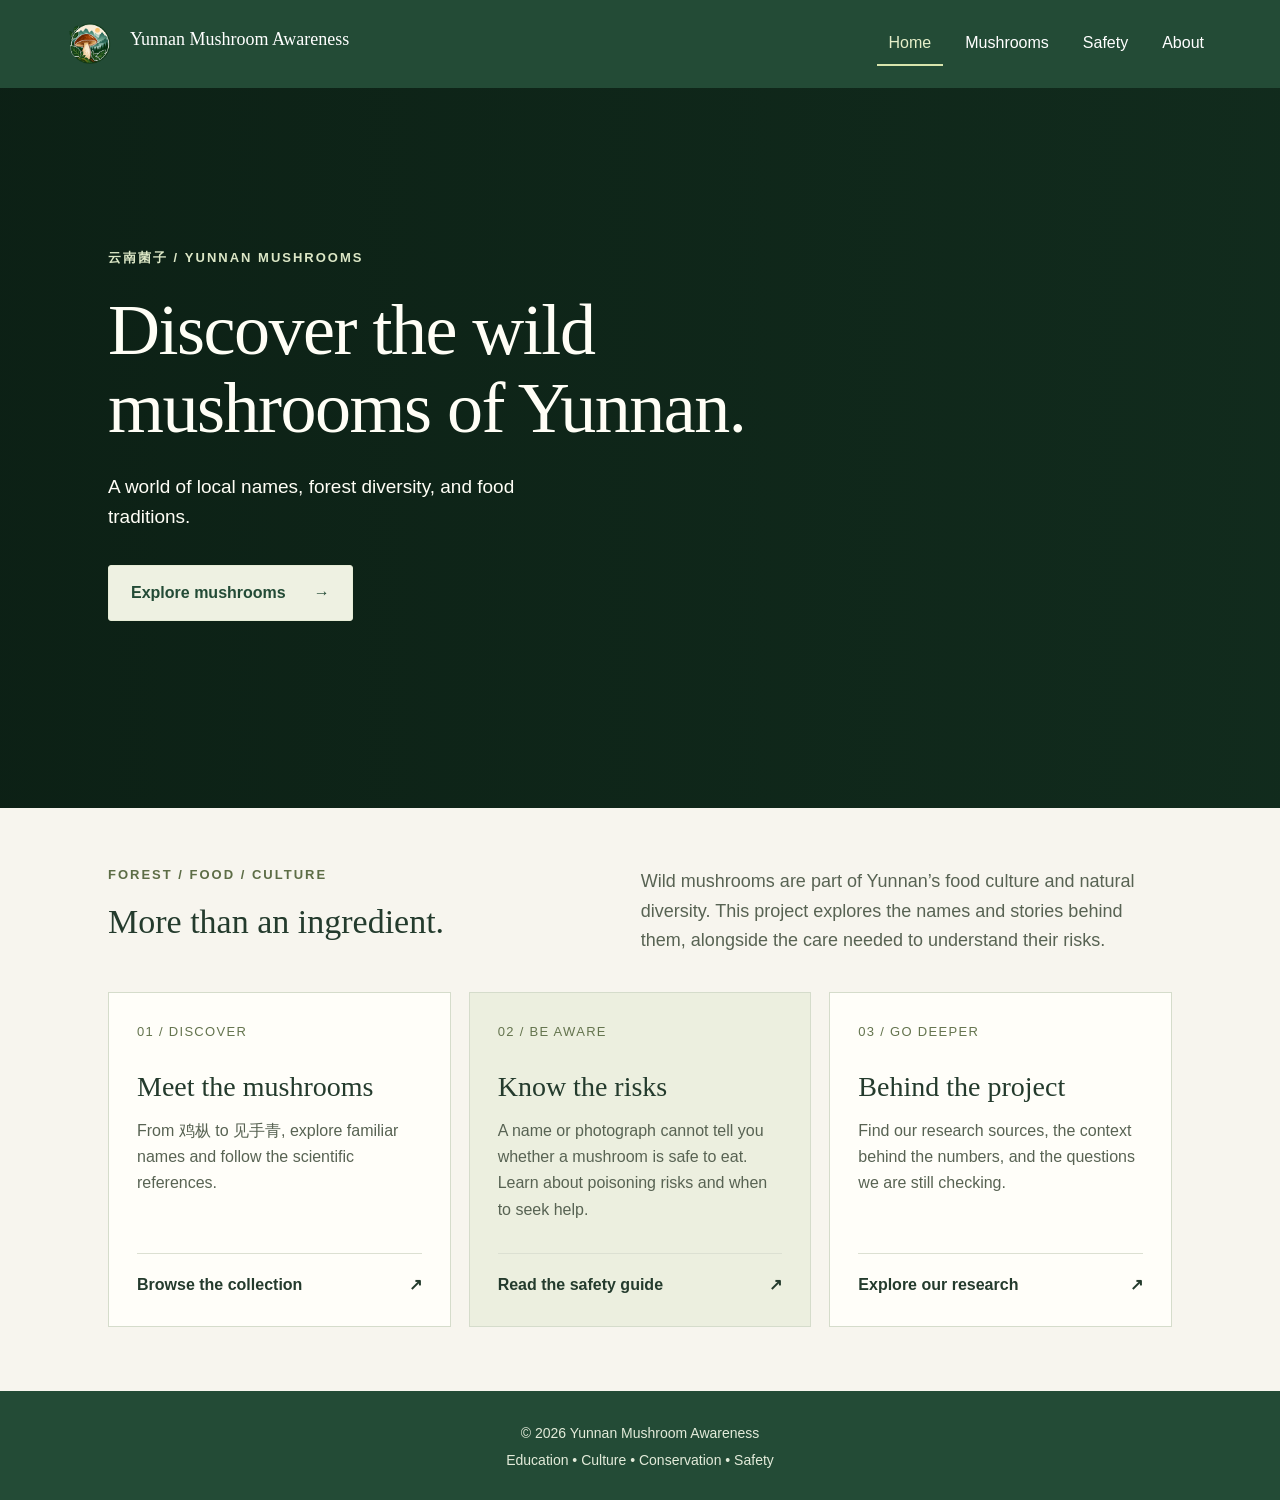
==== html/index.html @ 580dc51f "html done" ====
<!DOCTYPE html>
<html lang="en">
<head>
    <meta charset="UTF-8">
    <meta name="viewport" content="width=device-width, initial-scale=1">
    <meta name="description" content="Explore Yunnan’s wild mushroom names, local food culture, and mushroom safety through our educational project.">
    <title>Yunnan Mushroom Awareness</title>
    <link rel="stylesheet" href="style.css">
    <link rel="stylesheet" href="subpages.css">
    <link rel="stylesheet" href="home.css">
</head>
<body class="subpage home">
    <a class="skip-link" href="#main">Skip to content</a>
    <header>
        <div class="header-logo">
            <img src="images/logo.png" id="logo" alt="">
            <h2>Yunnan Mushroom Awareness</h2>
        </div>
        <nav aria-label="Main navigation">
            <a href="index.html" class="active" aria-current="page">Home</a>
            <a href="mushrooms.html">Mushrooms</a>
            <a href="safety.html">Safety</a>
            <a href="about.html">About</a>
        </nav>
    </header>
    <main id="main">
        <!-- The video introduces the place; the sections below introduce the project. -->
        <section class="home-hero" aria-labelledby="hero-title">
            <video muted loop playsinline preload="metadata" id="home-video" aria-hidden="true" tabindex="-1">
                <source src="images/Weixin Videos2026-09-05_154905_240.mp4" type="video/mp4">
            </video>
            <div class="hero-shade" aria-hidden="true"></div>
            <div class="hero-copy">
                <p class="eyebrow"><span lang="zh-Hans">云南菌子</span> / Yunnan mushrooms</p>
                <h1 id="hero-title">Discover the wild<br>mushrooms of Yunnan.</h1>
                <p class="hero-description">A world of local names, forest diversity, and food traditions.</p>
                <a class="hero-button" href="mushrooms.html">Explore mushrooms <span aria-hidden="true">→</span></a>
            </div>
            <button class="video-toggle" type="button" aria-controls="home-video" hidden>Play background video</button>
        </section>

        <div class="home-content">
            <section class="home-intro" aria-labelledby="intro-title">
                <div><p class="eyebrow">Forest / Food / Culture</p><h2 id="intro-title">More than an ingredient.</h2></div>
                <p>Wild mushrooms are part of Yunnan’s food culture and natural diversity. This project explores the names and stories behind them, alongside the care needed to understand their risks.</p>
            </section>

            <!-- Each card leads to a different part of the project. -->
            <section class="home-paths" aria-label="Explore the project">
                <a class="path-card" href="mushrooms.html">
                    <span class="path-number">01 / Discover</span>
                    <h2>Meet the mushrooms</h2>
                    <p>From <span lang="zh-Hans">鸡枞</span> to <span lang="zh-Hans">见手青</span>, explore familiar names and follow the scientific references.</p>
                    <span class="path-link">Browse the collection <span aria-hidden="true">↗</span></span>
                </a>
                <a class="path-card safety-card" href="safety.html">
                    <span class="path-number">02 / Be aware</span>
                    <h2>Know the risks</h2>
                    <p>A name or photograph cannot tell you whether a mushroom is safe to eat. Learn about poisoning risks and when to seek help.</p>
                    <span class="path-link">Read the safety guide <span aria-hidden="true">↗</span></span>
                </a>
                <a class="path-card" href="about.html">
                    <span class="path-number">03 / Go deeper</span>
                    <h2>Behind the project</h2>
                    <p>Find our research sources, the context behind the numbers, and the questions we are still checking.</p>
                    <span class="path-link">Explore our research <span aria-hidden="true">↗</span></span>
                </a>
            </section>
        </div>
    </main>
    <footer>
        <p>&copy; 2026 Yunnan Mushroom Awareness</p>
        <p>Education • Culture • Conservation • Safety</p>
    </footer>
    <script src="home.js"></script>
</body>
</html>
---- html/style.css ----
/* -------------------------
   PAGE
------------------------- */

body {
    margin: 0;
    padding: 0;
}


/* -------------------------
   HEADER
------------------------- */

header {
    background-color: #234B36;
    color: white;
    padding: 10px;

    display: flex;
    justify-content: center;
    align-items: center;
    flex-direction: column;

    /* Keeps header above video */
    position: relative;
    z-index: 10;
}


.header-logo {
    display: flex;
    align-items: center;
}


#logo {
    height: 60px;
    padding: 0 20px;
}


/* -------------------------
   NAVIGATION
------------------------- */

nav {
    display: flex;
    gap: 10px;
}


a {
    color: white;
    text-decoration: none;
    font-size: 18px;
    padding: 5px;

    border-radius: 15px;
    border-bottom: 2px solid transparent;
}


a:hover {
    border-color: white;
    transition: 1s;
}


/* -------------------------
   VIDEO BANNER
------------------------- */

.banner {
    position: relative;

    width: 100%;
    height: 100vh;

    overflow: hidden;
}


/* YouTube background video */

#video {
    position: absolute;

    top: 50%;
    left: 50%;

    width: 177.78vh;
    height: 56.25vw;

    min-width: 100%;
    min-height: 100%;

    transform: translate(-50%, -50%);

    border: none;

    z-index: 0;

    /*
       Prevents mouse clicks on YouTube.
       Makes it behave more like a background.
    */
    pointer-events: none;
}


/* -------------------------
   VIDEO TEXT OVERLAY
------------------------- */

#overlay {
    color: white;
    font-size: 30pt;

    position: absolute;

    top: 50%;
    left: 50%;

    transform: translate(-50%, -50%);

    z-index: 2;

    background-color: rgba(0, 0, 0, 0.3);

    padding: 30px;

    border-radius: 20px;

    text-align: center;

    width: 70%;
}


/* Overlay Button */

#overlay-button {
    display: inline-block;

    padding: 14px;

    background-color: rgba(0, 0, 0, 0.5);

    border-radius: 10px;

    cursor: pointer;

    transition: 0.8s;
}


#overlay-button:hover {
    background-color: rgba(0, 0, 0, 0.8);
}


/* -------------------------
   HEADINGS
------------------------- */

h1 {
    text-align: center;
}


/* -------------------------
   FLAVORS SECTION
------------------------- */

.info {
    display: flex;

    flex-direction: column;

    align-items: center;

    text-align: center;
}


.info > div {
    width: 25%;

    margin-bottom: 40px;
}


.info-image {
    width: 160px;
}


/* -------------------------
   FOOTER
------------------------- */

footer {
    background-color: #8cc540;

    color: white;

    text-align: center;

    padding: 10px;
}


/* -------------------------
   TEXT SELECTION
------------------------- */

::selection {
    background: #a88c65;
    color: white;
}


/* -------------------------
   DESKTOP
------------------------- */

@media (min-width: 900px) {

    header {
        flex-direction: row;
        justify-content: space-between;
    }


    .info {
        flex-direction: row;
        justify-content: space-between;
    }


    .info > div {
        width: 30%;
    }
}


/* -------------------------
   MOBILE
------------------------- */

@media (max-width: 600px) {

    .banner {
        height: 400px;
    }


    #overlay {
        font-size: 20pt;
        padding: 20px;
        width: 80%;
    }


    nav {
        flex-wrap: wrap;
        justify-content: center;
    }

}
---- html/subpages.css ----
/* Shared styles for Mushrooms, Safety, and About. Home keeps style.css. */
.subpage { background: #f7f5ee; color: #243b2d; font-family: Arial, "Noto Sans", sans-serif; font-size: 16px; line-height: 1.65; }
.subpage * { box-sizing: border-box; }
.subpage header { padding: 18px 5%; gap: 20px; }
.subpage .header-logo h2 { font-size: 18px; line-height: 1.3; }
.subpage #logo { padding: 0; margin-right: 14px; width: 52px; height: 52px; object-fit: contain; }
.subpage nav a { font-size: 16px; padding: 8px 12px; border-radius: 0; }
.subpage nav a.active { border-bottom-color: #d8e5ad; color: #e5efc9; }
.page-wrap { max-width: 1120px; margin: auto; padding: 52px 28px 64px; }
.page-heading { max-width: 800px; margin-bottom: 32px; }
.subpage h1 { text-align: left; font-family: Georgia, serif; font-size: clamp(36px, 5vw, 60px); line-height: 1.12; letter-spacing: -1.5px; margin: 10px 0 22px; font-weight: normal; }
.subpage h2 { font-family: Georgia, serif; font-size: clamp(26px, 3vw, 34px); line-height: 1.25; margin: 8px 0 16px; font-weight: normal; }
.subpage h3 { font-size: 19px; line-height: 1.35; margin: 12px 0 8px; }
.subpage p { margin: 0 0 16px; }
.subpage p:last-child { margin-bottom: 0; }
.lede { font-size: 19px; color: #586353; max-width: 670px; }
.eyebrow { font-size: 13px; text-transform: uppercase; letter-spacing: 2px; font-weight: bold; color: #5d6d46; }
.page-wrap a { color: #315c39; text-decoration: underline; text-underline-offset: 4px; font-size: inherit; padding: 0; border: 0; border-radius: 0; overflow-wrap: anywhere; }
.page-wrap a:hover { color: #754627; }
.subpage a:focus-visible, .subpage summary:focus-visible { outline: 3px solid #b87930; outline-offset: 5px; }
.notice { background: #ebeede; border-left: 4px solid #778b4e; padding: 22px 26px; }
.notice p { margin-top: 6px; }
.page-wrap section { margin-top: 48px; }
.section-heading { max-width: 760px; margin-bottom: 24px; }
.name-grid { list-style: none; display: grid; grid-template-columns: repeat(4, 1fr); padding: 0; margin: 0; gap: 16px; }
.name-card { padding: 22px; border: 1px solid #dce0cf; background: #fffef9; }
.name-card h3 { font-size: 25px; margin-bottom: 2px; }
.name-card p { color: #5e665a; }
.entry-number { font-size: 13px; letter-spacing: 1px; color: #68764f; }
.feature-note { background: #e9edde; padding: 32px; border-top: 3px solid #7c8d56; }
.reading-grid { list-style: none; display: grid; grid-template-columns: 1fr 1fr; gap: 0 32px; padding: 0; }
.reading-grid li { padding: 14px 0; border-bottom: 1px solid #d5daca; }
.urgent { padding: 28px 32px; background: #f4e7df; border-left: 4px solid #a0462f; color: #633324; }
.urgent .eyebrow, .risk-label { color: #91402e; }
.urgent a { color: #763525; }
.advice-grid, .stats-grid { display: grid; grid-template-columns: repeat(3, 1fr); gap: 22px; }
.advice-grid article, .stats-grid article { padding: 26px; background: #fffef9; border: 1px solid #dce0cf; min-width: 0; }
.two-columns, .stats-grid { grid-template-columns: 1fr 1fr; }
.risk-label { text-transform: uppercase; font-size: 13px; letter-spacing: 1px; font-weight: bold; }
.source { font-size: 14px; margin-top: 18px !important; }
.stat { display: block; font-family: Georgia, serif; font-size: 64px; line-height: 1.1; font-weight: normal; color: #36593c; }
.subpage details { padding: 20px 0; border-bottom: 1px solid #d5daca; }
.subpage summary { font-weight: bold; cursor: pointer; }
.subpage details p { margin-top: 14px; max-width: 780px; }
.source-list { padding-left: 24px; }
.source-list li { padding: 16px 0 16px 8px; border-bottom: 1px solid #d5daca; }
.source-list p { font-size: 14px; color: #606958; margin-top: 7px; }
.next-page { display: flex; justify-content: space-between; gap: 20px; border-top: 1px solid #bcc5b0; padding-top: 24px; margin-top: 48px; }
.next-page span { color: #606958; }
.subpage footer { background: #234b36; padding: 28px; font-size: 14px; color: #e3ebda; }
.subpage footer p { margin: 3px; }
.skip-link { position: absolute; top: -100px; left: 16px; z-index: 20; background: #fff; color: #234b36; }
.skip-link:focus { top: 16px; }
@media (max-width: 800px) { .name-grid { grid-template-columns: 1fr 1fr; } .advice-grid { grid-template-columns: 1fr; } }
@media (max-width: 520px) { .page-wrap { padding: 32px 20px 44px; } .subpage header { padding: 16px 12px; gap: 8px; } .subpage nav { gap: 0; } .subpage nav a { padding: 8px 9px; } .reading-grid, .stats-grid { grid-template-columns: 1fr; } .name-card { padding: 16px; } .notice, .urgent, .feature-note { padding: 22px; } .next-page { flex-direction: column; gap: 6px; } }
---- html/home.css ----
/* Home-only layout; shared header, typography, and footer live in subpages.css. */
.home-hero { position: relative; min-height: 560px; min-height: min(740px, 80svh); display: flex; align-items: center; isolation: isolate; overflow: hidden; background: #183927; }
#home-video, .hero-shade { position: absolute; inset: 0; width: 100%; height: 100%; }
#home-video { object-fit: cover; z-index: -2; }
.hero-shade { background: linear-gradient(90deg, rgba(10, 28, 18, .84), rgba(10, 28, 18, .48)); z-index: -1; }
.hero-copy { width: 100%; max-width: 1120px; margin: 0 auto; padding: 76px 28px 104px; color: #fffef6; }
.hero-copy .eyebrow { color: #dce7c6; margin-bottom: 24px; }
.home .hero-copy h1 { font-size: clamp(38px, 5.8vw, 72px); line-height: 1.08; max-width: 850px; margin: 0 0 24px; }
.hero-description { font-size: 19px; max-width: 460px; line-height: 1.6; }
.home .hero-button { display: inline-flex; align-items: center; gap: 28px; margin-top: 16px; padding: 14px 22px; border: 1px solid #e6ecd6; border-radius: 3px; color: #234b36; background: #eef1e2; font-size: 16px; font-weight: bold; }
.home .hero-button:hover { background: #fffef6; transition: background .15s; }
.video-toggle { position: absolute; bottom: 22px; right: 28px; background: #173423; border: 1px solid #b8c4ab; border-radius: 3px; padding: 10px 15px; color: white; font: inherit; font-size: 14px; cursor: pointer; }
.video-toggle:focus-visible { outline: 3px solid #f2cf90; outline-offset: 4px; }
.home-content { max-width: 1120px; margin: 0 auto; padding: 56px 28px 64px; }
.home-intro { display: grid; grid-template-columns: 1fr 1.1fr; align-items: start; gap: 50px; margin-bottom: 36px; }
.home-intro h2 { margin-bottom: 0; }
.home-intro > p { color: #586353; font-size: 18px; margin-top: 3px; }
.home-paths { display: grid; grid-template-columns: repeat(3, 1fr); gap: 18px; }
.home .path-card { display: flex; flex-direction: column; border: 1px solid #d5dccb; border-radius: 0; padding: 28px; background: #fffef9; color: #243b2d; font-size: 16px; text-decoration: none; transition: background .15s, border-color .15s; }
.path-number { text-transform: uppercase; color: #64744e; font-size: 13px; letter-spacing: 1.3px; }
.home .path-card h2 { font-size: 28px; margin: 26px 0 14px; }
.home .path-card p { color: #586353; margin-bottom: 30px; }
.path-link { margin-top: auto; padding-top: 18px; border-top: 1px solid #dce0d2; font-weight: bold; display: flex; gap: 15px; justify-content: space-between; }
.home .safety-card { background: #ecefdf; }
.home .path-card:hover { border-color: #68804f; background: #e5ebd9; }
@media (max-width: 850px) { .home-paths { grid-template-columns: 1fr; } .home .path-card h2 { margin-top: 15px; } .home .path-card p { margin-bottom: 20px; } .home-intro { gap: 24px; } }
@media (max-width: 560px) { .hero-copy { padding: 56px 20px 94px; } .home-hero { min-height: 500px; } .home .hero-copy h1 { letter-spacing: -1px; } .hero-description { font-size: 17px; } .home-intro { grid-template-columns: 1fr; gap: 16px; } .home-content { padding: 36px 20px 44px; } .home .path-card { padding: 24px; } .video-toggle { right: 20px; } }
@media (prefers-reduced-motion: reduce) { .home .path-card, .home .hero-button { transition: none; } }
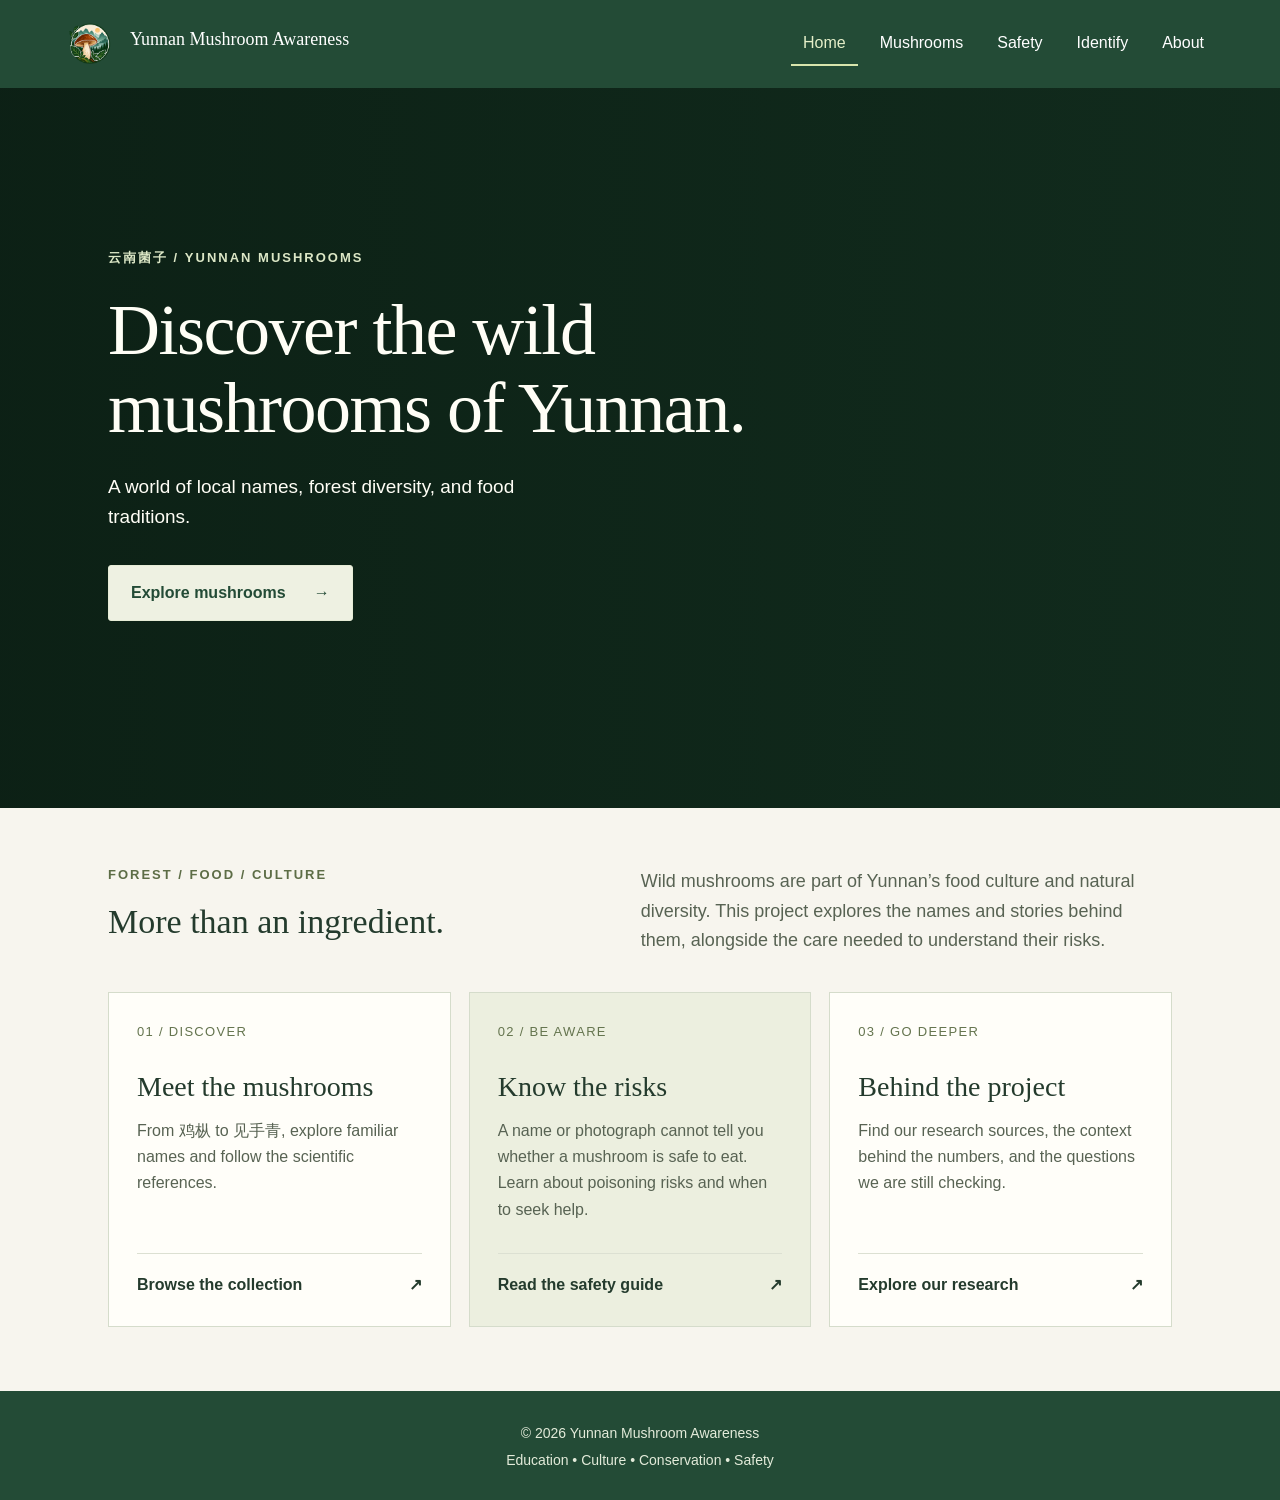
==== commit 421cbb2a: "fixed html" ====
--- a/html/index.html
+++ b/html/index.html
@@ -20,6 +20,7 @@
             <a href="index.html" class="active" aria-current="page">Home</a>
             <a href="mushrooms.html">Mushrooms</a>
             <a href="safety.html">Safety</a>
+            <a href="identify.html">Identify</a>
             <a href="about.html">About</a>
         </nav>
     </header>
